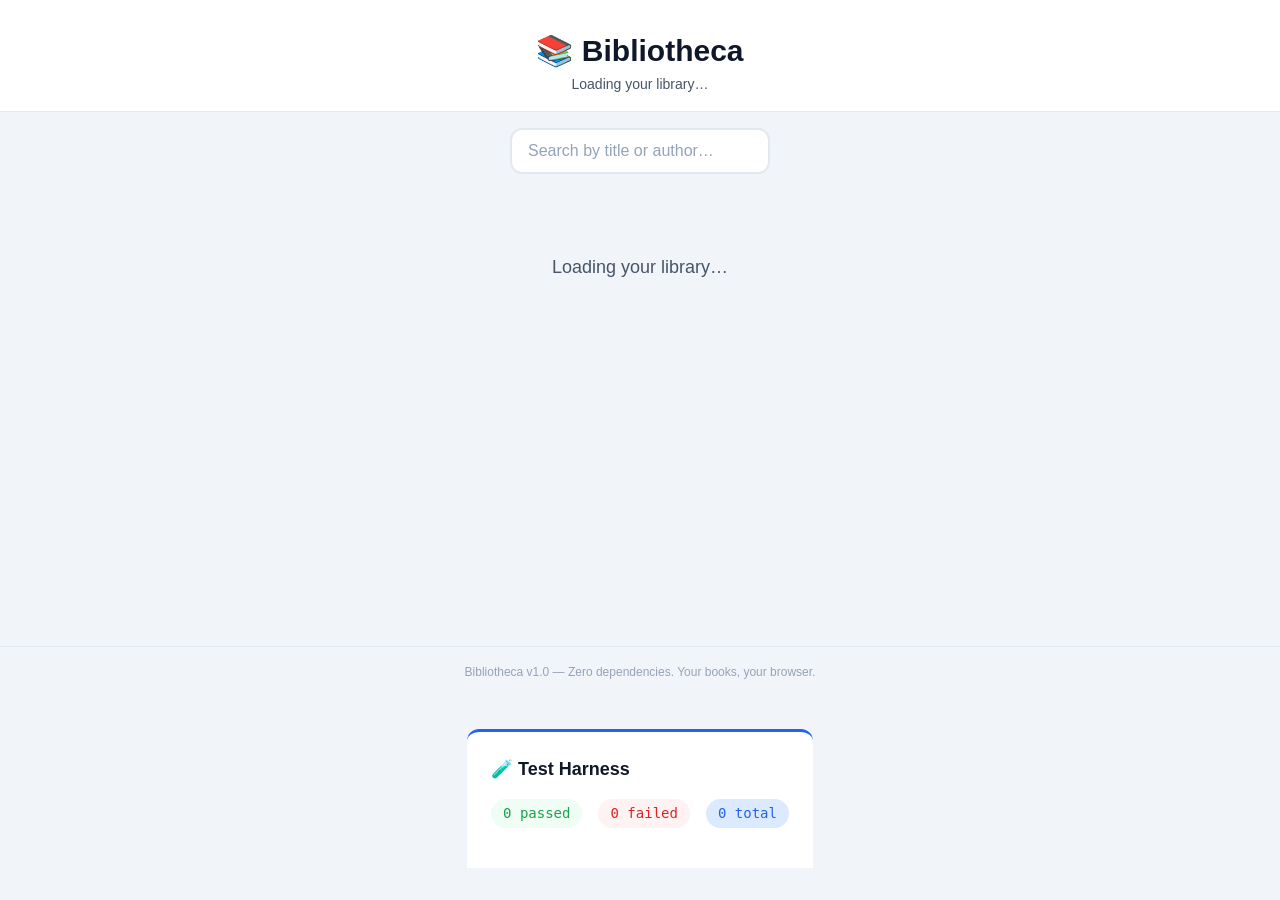
==== specs/003-bibliotheca/app/index.html @ c1885db0 "Phase 1: app skeleton (index.html, styles.css, app.js) + test harness with assert/assertEqual helper" ====
<!DOCTYPE html>
<html lang="en" data-theme="light">
<head>
  <meta charset="UTF-8">
  <meta name="viewport" content="width=device-width, initial-scale=1.0">
  <meta name="description" content="Bibliotheca — Personal Library Management System. Browse, search, and track 122 books.">
  <title>Bibliotheca — My Library</title>
  <link rel="stylesheet" href="styles.css">
</head>
<body>
  <!-- Skip navigation link for keyboard users -->
  <a href="#main-content" class="skip-link">Skip to main content</a>

  <!-- Header with app title -->
  <header class="app-header" role="banner">
    <h1 class="app-title">📚 Bibliotheca</h1>
    <p class="app-subtitle" id="library-stats">Loading your library…</p>
  </header>

  <!-- Search: role="search" landmark per ARIA -->
  <div class="search-bar" role="search" aria-label="Search books">
    <label for="search-input" class="sr-only">Search by title or author</label>
    <input
      type="search"
      id="search-input"
      class="search-input"
      placeholder="Search by title or author…"
      aria-label="Search books by title or author"
      autocomplete="off"
    >
    <button
      class="search-clear"
      id="search-clear"
      aria-label="Clear search"
      type="button"
      hidden
    >&times;</button>
  </div>

  <!-- Main content: book grid -->
  <main id="main-content" class="main-content">
    <!-- Book grid rendered here by app.js -->
    <div id="book-grid" class="book-grid" role="list" aria-label="Book library">
      <p class="loading-message">Loading your library…</p>
    </div>

    <!-- Empty state (hidden by default) -->
    <div id="empty-state" class="empty-state" hidden>
      <p class="empty-message"></p>
    </div>
  </main>

  <!-- Footer -->
  <footer class="app-footer" role="contentinfo">
    <p>Bibliotheca v1.0 — Zero dependencies. Your books, your browser.</p>
  </footer>

  <!-- Test harness: rendered inline, follows constitution TDD mandate -->
  <section id="test-harness" class="test-harness" aria-label="Test results" role="region">
    <h2 class="test-harness-title">🧪 Test Harness</h2>
    <div class="test-summary">
      <span id="test-pass-count" class="test-count test-pass">0 passed</span>
      <span id="test-fail-count" class="test-count test-fail">0 failed</span>
      <span id="test-total-count" class="test-count test-total">0 total</span>
    </div>
    <ol id="test-results" class="test-results" role="list"></ol>
  </section>

  <!-- Application module -->
  <script type="module" src="app.js"></script>
</body>
</html>
---- specs/003-bibliotheca/app/styles.css ----
/* ==========================================================================
   Bibliotheca — Design Tokens & Base Styles
   Zero dependencies. Custom properties for everything.
   ========================================================================== */

/* ── Base Reset ─────────────────────────────────────────────────────────── */
*,
*::before,
*::after {
  box-sizing: border-box;
  margin: 0;
  padding: 0;
}

/* ── CSS Custom Properties ──────────────────────────────────────────────── */
:root {
  /* Color palette */
  --color-primary: #2563eb;          /* Blue 600 — primary actions */
  --color-primary-hover: #1d4ed8;    /* Blue 700 */
  --color-primary-light: #dbeafe;    /* Blue 100 — subtle backgrounds */

  --color-surface: #ffffff;          /* Card/panel backgrounds */
  --color-surface-alt: #f8fafc;      /* Alternate surface (subtle gray) */
  --color-background: #f1f5f9;       /* Page background */

  --color-text: #0f172a;             /* Slate 900 — primary text */
  --color-text-secondary: #475569;   /* Slate 600 — secondary text */
  --color-text-muted: #94a3b8;       /* Slate 400 — muted/placeholder */

  --color-border: #e2e8f0;           /* Slate 200 — borders, dividers */
  --color-border-focus: #2563eb;     /* Focus ring color */

  /* Accent: language badges */
  --color-accent-ml: #16a34a;        /* Green 600 — Malayalam */
  --color-accent-ml-bg: #dcfce7;     /* Green 100 */
  --color-accent-en: #2563eb;        /* Blue 600 — English */
  --color-accent-en-bg: #dbeafe;     /* Blue 100 */

  /* Status colors */
  --color-status-unread: #94a3b8;    /* Slate 400 — Unread */
  --color-status-reading: #d97706;   /* Amber 600 — Reading */
  --color-status-read: #16a34a;      /* Green 600 — Read */

  /* Feedback */
  --color-success: #16a34a;          /* Green 600 */
  --color-warning: #d97706;          /* Amber 600 */
  --color-error: #dc2626;            /* Red 600 */
  --color-error-bg: #fef2f2;         /* Red 50 */

  /* Test harness */
  --color-test-pass: #16a34a;
  --color-test-pass-bg: #f0fdf4;
  --color-test-fail: #dc2626;
  --color-test-fail-bg: #fef2f2;

  /* Spacing scale (4px base) */
  --space-1: 0.25rem;   /* 4px */
  --space-2: 0.5rem;    /* 8px */
  --space-3: 0.75rem;   /* 12px */
  --space-4: 1rem;      /* 16px */
  --space-5: 1.25rem;   /* 20px */
  --space-6: 1.5rem;    /* 24px */
  --space-8: 2rem;      /* 32px */
  --space-10: 2.5rem;   /* 40px */
  --space-12: 3rem;     /* 48px */
  --space-16: 4rem;     /* 64px */

  /* Typography */
  --font-sans: -apple-system, BlinkMacSystemFont, "Segoe UI", Roboto,
               "Noto Sans", "Noto Sans Malayalam", Oxygen, Ubuntu, Cantarell,
               "Fira Sans", "Droid Sans", "Helvetica Neue", sans-serif;
  --font-mono: "SF Mono", "Fira Code", "Fira Mono", "Roboto Mono",
               "Cascadia Code", Consolas, monospace;

  --text-xs: 0.75rem;    /* 12px */
  --text-sm: 0.875rem;   /* 14px */
  --text-base: 1rem;     /* 16px */
  --text-lg: 1.125rem;   /* 18px */
  --text-xl: 1.25rem;    /* 20px */
  --text-2xl: 1.5rem;    /* 24px */
  --text-3xl: 1.875rem;  /* 30px */

  --leading-tight: 1.25;
  --leading-normal: 1.5;
  --leading-relaxed: 1.75;

  --font-normal: 400;
  --font-medium: 500;
  --font-semibold: 600;
  --font-bold: 700;

  /* Borders & Radius */
  --radius-sm: 0.25rem;   /* 4px */
  --radius-md: 0.5rem;    /* 8px */
  --radius-lg: 0.75rem;   /* 12px */
  --radius-xl: 1rem;      /* 16px */
  --radius-full: 9999px;

  /* Shadows */
  --shadow-sm: 0 1px 2px 0 rgb(0 0 0 / 0.05);
  --shadow-md: 0 4px 6px -1px rgb(0 0 0 / 0.1), 0 2px 4px -2px rgb(0 0 0 / 0.1);
  --shadow-lg: 0 10px 15px -3px rgb(0 0 0 / 0.1), 0 4px 6px -4px rgb(0 0 0 / 0.1);

  /* Transitions */
  --transition-fast: 150ms ease;
  --transition-normal: 250ms ease;
  --transition-slow: 350ms ease;

  /* Layout */
  --max-width: 80rem;     /* 1280px */
  --header-height: 4rem;
}

/* ── Dark Theme ──────────────────────────────────────────────────────────── */
[data-theme="dark"] {
  --color-surface: #1e293b;
  --color-surface-alt: #0f172a;
  --color-background: #020617;
  --color-text: #f1f5f9;
  --color-text-secondary: #94a3b8;
  --color-text-muted: #64748b;
  --color-border: #334155;
  --color-border-focus: #60a5fa;
  --color-primary-light: #1e3a5f;
  --color-accent-ml-bg: #14532d;
  --color-accent-en-bg: #1e3a5f;
  --color-error-bg: #450a0a;
  --color-test-pass-bg: #14532d;
  --color-test-fail-bg: #450a0a;
}

/* ── Document ────────────────────────────────────────────────────────────── */
html {
  font-size: 16px;
  scroll-behavior: smooth;
}

body {
  font-family: var(--font-sans);
  font-size: var(--text-base);
  line-height: var(--leading-normal);
  color: var(--color-text);
  background-color: var(--color-background);
  min-height: 100vh;
  display: flex;
  flex-direction: column;
}

/* ── Accessibility: Skip Link ────────────────────────────────────────────── */
.skip-link {
  position: absolute;
  top: -100%;
  left: var(--space-4);
  padding: var(--space-2) var(--space-4);
  background: var(--color-primary);
  color: white;
  border-radius: var(--radius-md);
  z-index: 1000;
  text-decoration: none;
  font-weight: var(--font-medium);
}
.skip-link:focus {
  top: var(--space-2);
}

/* ── Screen Reader Only ──────────────────────────────────────────────────── */
.sr-only {
  position: absolute;
  width: 1px;
  height: 1px;
  padding: 0;
  margin: -1px;
  overflow: hidden;
  clip: rect(0, 0, 0, 0);
  white-space: nowrap;
  border-width: 0;
}

/* ── Header ──────────────────────────────────────────────────────────────── */
.app-header {
  text-align: center;
  padding: var(--space-8) var(--space-4) var(--space-4);
  background: var(--color-surface);
  border-bottom: 1px solid var(--color-border);
}

.app-title {
  font-size: var(--text-3xl);
  font-weight: var(--font-bold);
  color: var(--color-text);
  line-height: var(--leading-tight);
}

.app-subtitle {
  font-size: var(--text-sm);
  color: var(--color-text-secondary);
  margin-top: var(--space-1);
}

/* ── Search Bar ──────────────────────────────────────────────────────────── */
.search-bar {
  max-width: var(--max-width);
  margin: 0 auto;
  padding: var(--space-4);
  position: relative;
}

.search-input {
  width: 100%;
  padding: var(--space-3) var(--space-10) var(--space-3) var(--space-4);
  font-size: var(--text-base);
  font-family: var(--font-sans);
  border: 2px solid var(--color-border);
  border-radius: var(--radius-lg);
  background: var(--color-surface);
  color: var(--color-text);
  transition: border-color var(--transition-fast);
  outline: none;
}

.search-input:focus {
  border-color: var(--color-border-focus);
  box-shadow: 0 0 0 3px var(--color-primary-light);
}

.search-input::placeholder {
  color: var(--color-text-muted);
}

.search-clear {
  position: absolute;
  right: calc(var(--space-4) + var(--space-2));
  top: 50%;
  transform: translateY(-50%);
  background: none;
  border: none;
  font-size: var(--text-xl);
  color: var(--color-text-muted);
  cursor: pointer;
  padding: var(--space-1);
  line-height: 1;
  border-radius: var(--radius-full);
  transition: color var(--transition-fast);
}

.search-clear:hover {
  color: var(--color-text);
}

/* ── Main Content ────────────────────────────────────────────────────────── */
.main-content {
  flex: 1;
  max-width: var(--max-width);
  margin: 0 auto;
  padding: var(--space-4);
  width: 100%;
}

/* ── Book Grid ───────────────────────────────────────────────────────────── */
.book-grid {
  display: grid;
  grid-template-columns: repeat(4, 1fr);
  gap: var(--space-4);
}

/* Responsive: 3 columns */
@media (max-width: 1200px) {
  .book-grid { grid-template-columns: repeat(3, 1fr); }
}

/* Responsive: 2 columns */
@media (max-width: 900px) {
  .book-grid { grid-template-columns: repeat(2, 1fr); }
}

/* Responsive: 1 column */
@media (max-width: 600px) {
  .book-grid { grid-template-columns: 1fr; }
  .app-title { font-size: var(--text-2xl); }
}

/* ── Loading / Empty States ──────────────────────────────────────────────── */
.loading-message,
.empty-message {
  grid-column: 1 / -1;
  text-align: center;
  padding: var(--space-12) var(--space-4);
  color: var(--color-text-secondary);
  font-size: var(--text-lg);
}

.empty-state {
  text-align: center;
  padding: var(--space-8);
}

/* ── Footer ──────────────────────────────────────────────────────────────── */
.app-footer {
  text-align: center;
  padding: var(--space-4);
  color: var(--color-text-muted);
  font-size: var(--text-xs);
  border-top: 1px solid var(--color-border);
}

/* ── Test Harness ────────────────────────────────────────────────────────── */
.test-harness {
  max-width: var(--max-width);
  margin: var(--space-8) auto;
  padding: var(--space-6);
  background: var(--color-surface);
  border-top: 3px solid var(--color-primary);
  border-radius: var(--radius-lg) var(--radius-lg) 0 0;
}

.test-harness-title {
  font-size: var(--text-lg);
  font-weight: var(--font-semibold);
  margin-bottom: var(--space-4);
}

.test-summary {
  display: flex;
  gap: var(--space-4);
  margin-bottom: var(--space-4);
  flex-wrap: wrap;
}

.test-count {
  padding: var(--space-1) var(--space-3);
  border-radius: var(--radius-full);
  font-size: var(--text-sm);
  font-weight: var(--font-medium);
  font-family: var(--font-mono);
}

.test-pass {
  background: var(--color-test-pass-bg);
  color: var(--color-test-pass);
}

.test-fail {
  background: var(--color-test-fail-bg);
  color: var(--color-test-fail);
}

.test-total {
  background: var(--color-primary-light);
  color: var(--color-primary);
}

.test-results {
  list-style: none;
  display: flex;
  flex-direction: column;
  gap: var(--space-2);
}

.test-result {
  padding: var(--space-2) var(--space-3);
  border-radius: var(--radius-md);
  font-size: var(--text-sm);
  font-family: var(--font-mono);
  border-left: 3px solid transparent;
}

.test-result--pass {
  background: var(--color-test-pass-bg);
  border-left-color: var(--color-test-pass);
  color: var(--color-test-pass);
}

.test-result--fail {
  background: var(--color-test-fail-bg);
  border-left-color: var(--color-test-fail);
  color: var(--color-test-fail);
}

.test-result--fail .test-detail {
  margin-top: var(--space-1);
  font-size: var(--text-xs);
  opacity: 0.8;
}

/* ── Focus Styles (Global) ───────────────────────────────────────────────── */
:focus-visible {
  outline: 2px solid var(--color-border-focus);
  outline-offset: 2px;
}

/* ── Selection ───────────────────────────────────────────────────────────── */
::selection {
  background: var(--color-primary-light);
  color: var(--color-text);
}
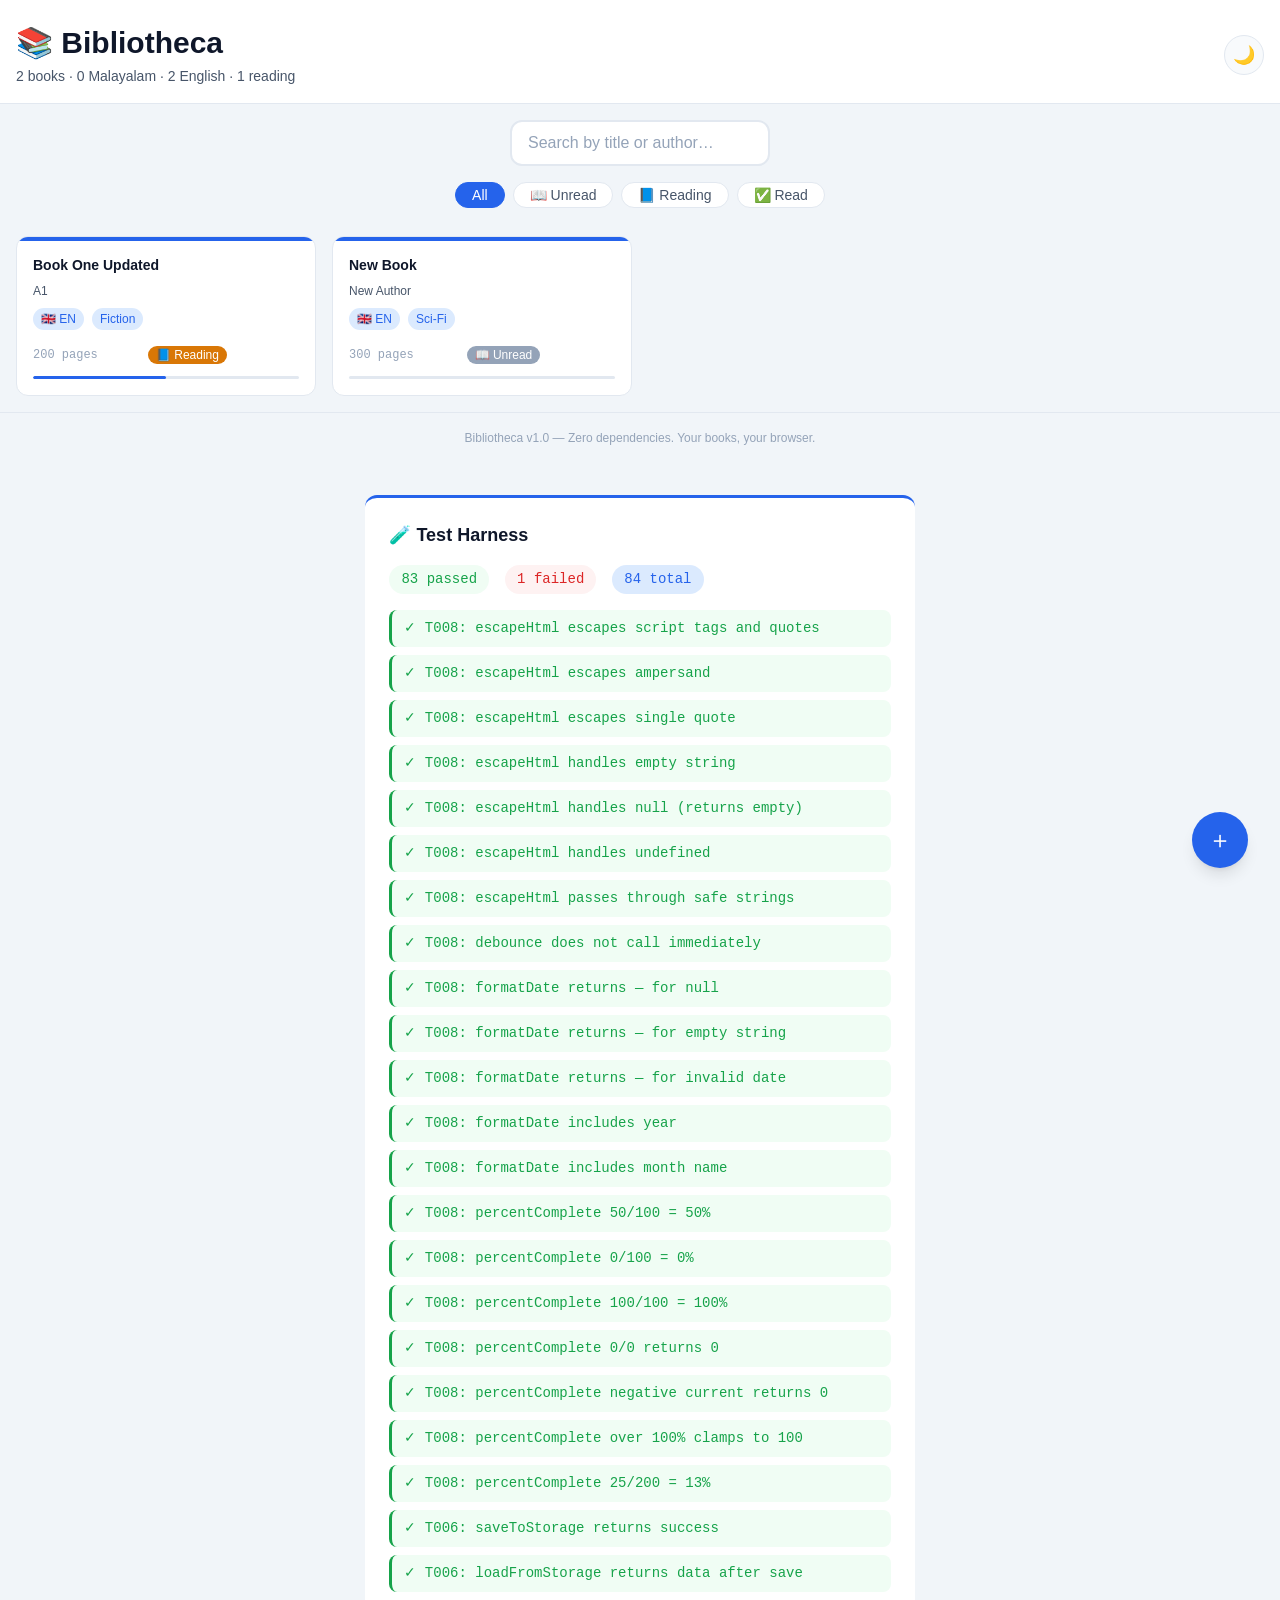
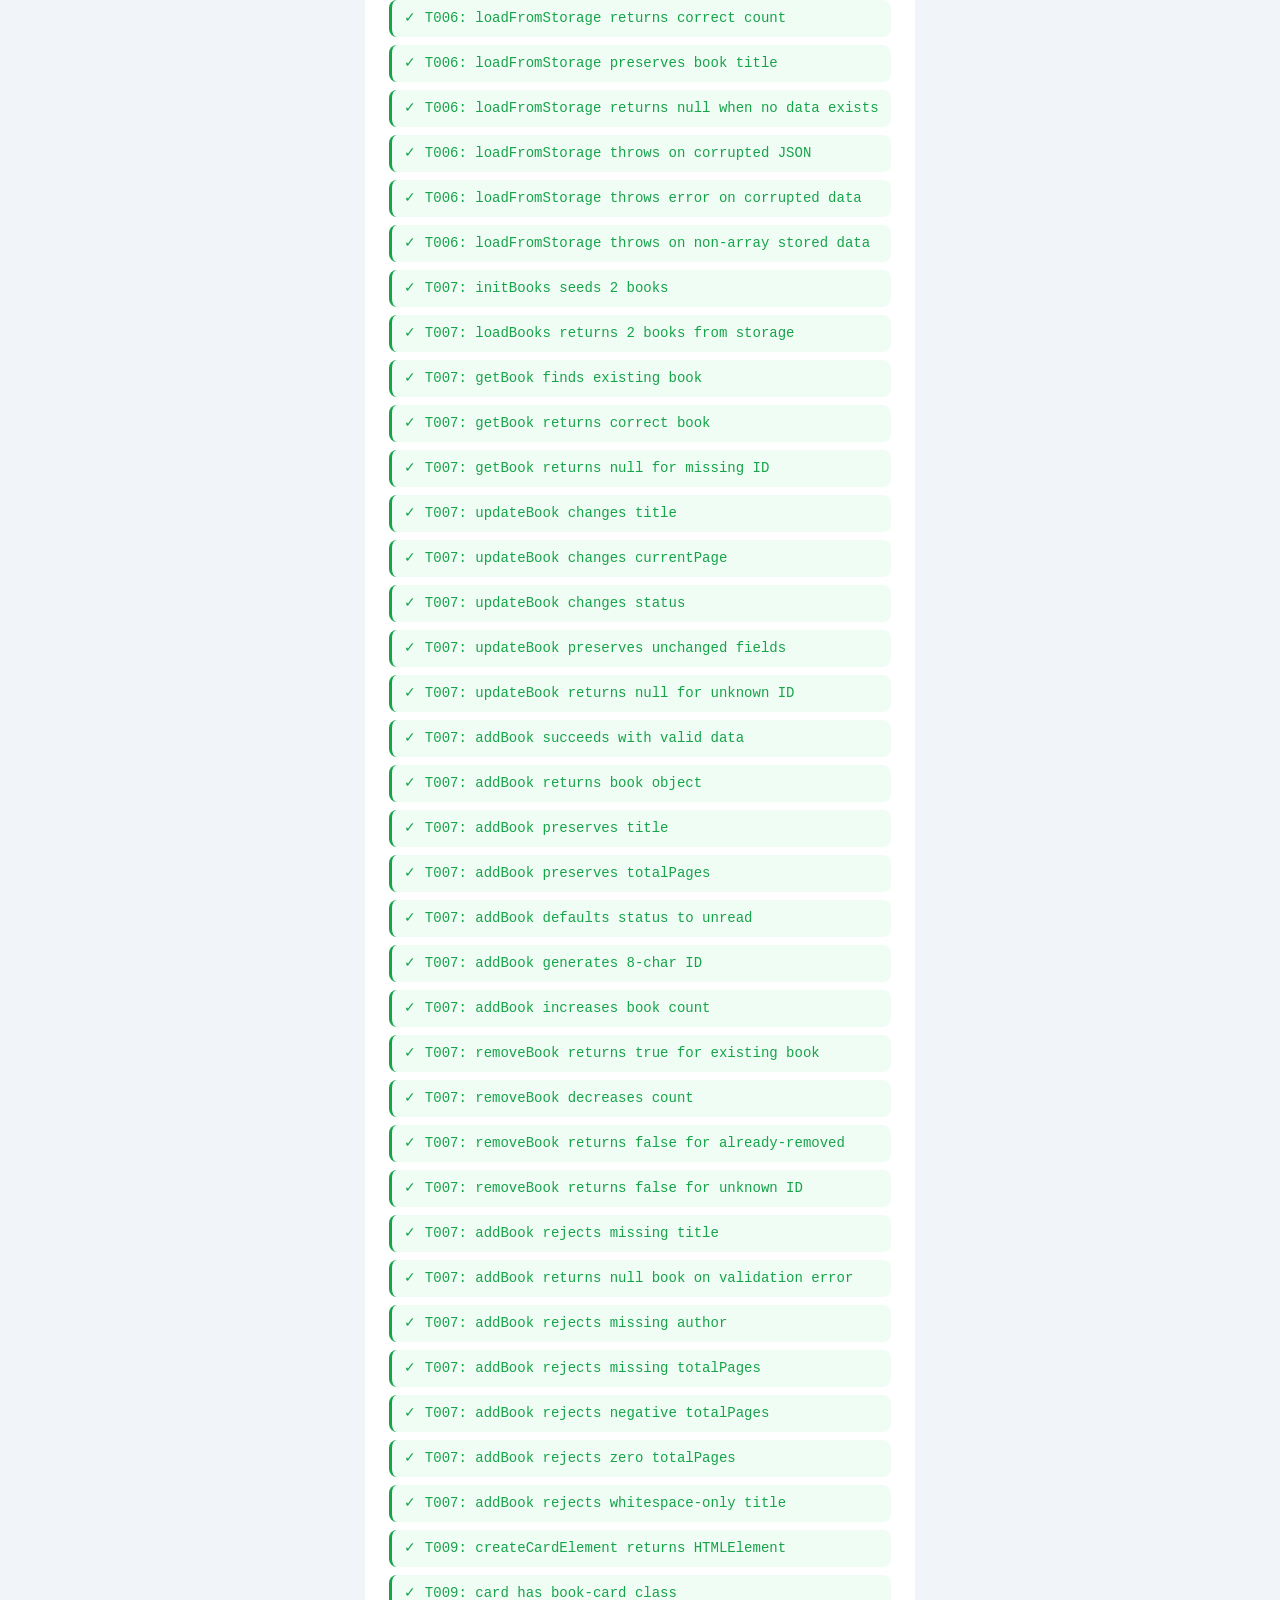
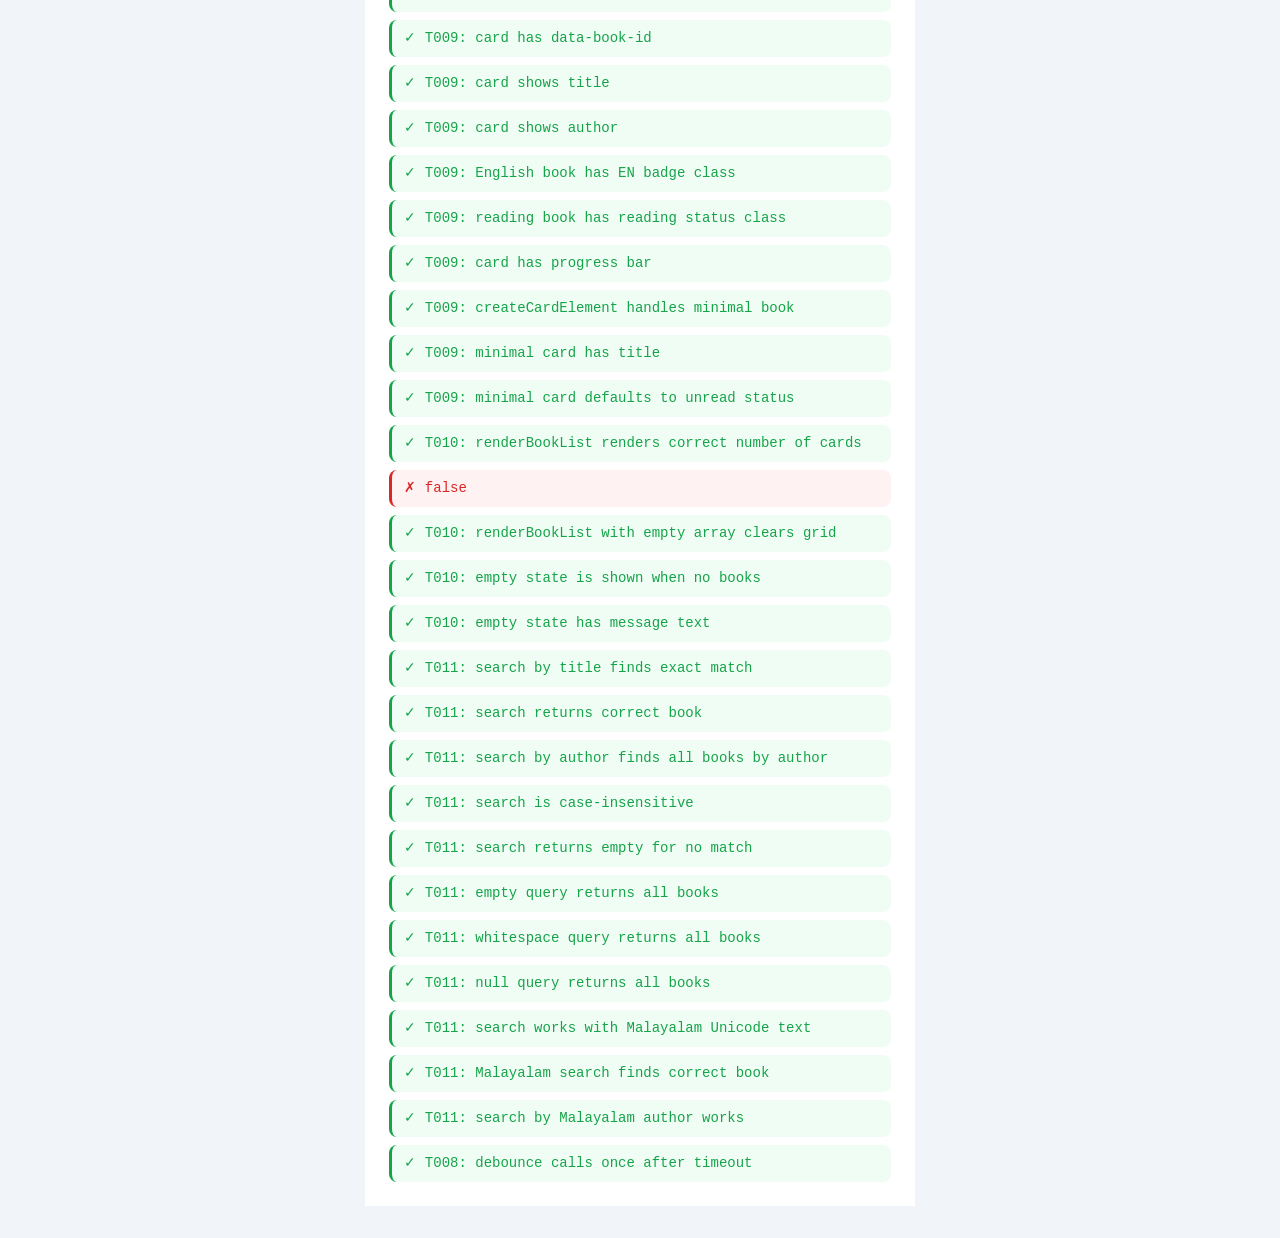
==== commit d7a8ed91: "Add theme toggle, filter bar, and book deletion functionality" ====
--- a/specs/003-bibliotheca/app/index.html
+++ b/specs/003-bibliotheca/app/index.html
@@ -13,8 +13,19 @@
 
   <!-- Header with app title -->
   <header class="app-header" role="banner">
-    <h1 class="app-title">📚 Bibliotheca</h1>
-    <p class="app-subtitle" id="library-stats">Loading your library…</p>
+    <div class="app-header-inner">
+      <div>
+        <h1 class="app-title">📚 Bibliotheca</h1>
+        <p class="app-subtitle" id="library-stats">Loading your library…</p>
+      </div>
+      <button
+        id="theme-toggle"
+        class="theme-toggle"
+        type="button"
+        aria-label="Switch to dark mode"
+        title="Toggle dark/light mode"
+      >🌙</button>
+    </div>
   </header>
 
   <!-- Search: role="search" landmark per ARIA -->
@@ -37,6 +48,14 @@
     >&times;</button>
   </div>
 
+  <!-- Filter bar -->
+  <div class="filter-bar" role="group" aria-label="Filter books by status">
+    <button class="filter-btn filter-btn--active" data-filter="all" type="button">All</button>
+    <button class="filter-btn" data-filter="unread" type="button">📖 Unread</button>
+    <button class="filter-btn" data-filter="reading" type="button">📘 Reading</button>
+    <button class="filter-btn" data-filter="read" type="button">✅ Read</button>
+  </div>
+
   <!-- Main content: book grid -->
   <main id="main-content" class="main-content">
     <!-- Book grid rendered here by app.js -->
@@ -49,6 +68,52 @@
       <p class="empty-message"></p>
     </div>
   </main>
+
+  <!-- Add Book FAB -->
+  <button
+    id="add-book-btn"
+    class="fab"
+    type="button"
+    aria-label="Add new book"
+    title="Add new book"
+  >＋</button>
+
+  <!-- Add Book Dialog -->
+  <dialog id="add-book-dialog" aria-label="Add new book" aria-modal="true">
+    <form id="add-book-form" novalidate>
+      <h2 class="dialog-title">📖 Add Book</h2>
+      <div class="form-group">
+        <label for="form-title">Title <span class="required" aria-hidden="true">*</span></label>
+        <input type="text" id="form-title" name="title" required autocomplete="off" placeholder="Book title">
+      </div>
+      <div class="form-group">
+        <label for="form-author">Author <span class="required" aria-hidden="true">*</span></label>
+        <input type="text" id="form-author" name="author" required autocomplete="off" placeholder="Author name">
+      </div>
+      <div class="form-row">
+        <div class="form-group">
+          <label for="form-language">Language</label>
+          <select id="form-language" name="language">
+            <option value="English">🇬🇧 English</option>
+            <option value="Malayalam">🇮🇳 Malayalam</option>
+          </select>
+        </div>
+        <div class="form-group">
+          <label for="form-genre">Genre</label>
+          <input type="text" id="form-genre" name="genre" placeholder="Fiction" autocomplete="off">
+        </div>
+      </div>
+      <div class="form-group">
+        <label for="form-pages">Total Pages <span class="required" aria-hidden="true">*</span></label>
+        <input type="number" id="form-pages" name="totalPages" min="1" required placeholder="e.g. 320">
+      </div>
+      <div id="add-book-error" class="form-error" role="alert" hidden></div>
+      <div class="form-actions">
+        <button type="button" id="add-book-cancel" class="btn-secondary">Cancel</button>
+        <button type="submit" class="btn-primary">Add Book</button>
+      </div>
+    </form>
+  </dialog>
 
   <!-- Footer -->
   <footer class="app-footer" role="contentinfo">
--- a/specs/003-bibliotheca/app/styles.css
+++ b/specs/003-bibliotheca/app/styles.css
@@ -178,10 +178,18 @@
 
 /* ── Header ──────────────────────────────────────────────────────────────── */
 .app-header {
-  text-align: center;
-  padding: var(--space-8) var(--space-4) var(--space-4);
   background: var(--color-surface);
   border-bottom: 1px solid var(--color-border);
+  padding: var(--space-6) var(--space-4) var(--space-4);
+}
+
+.app-header-inner {
+  max-width: var(--max-width);
+  margin: 0 auto;
+  display: flex;
+  align-items: center;
+  justify-content: space-between;
+  gap: var(--space-4);
 }
 
 .app-title {
@@ -263,6 +271,126 @@
   gap: var(--space-4);
 }
 
+/* ── Book Card ───────────────────────────────────────────────────────────── */
+.book-card {
+  background: var(--color-surface);
+  border: 1px solid var(--color-border);
+  border-radius: var(--radius-lg);
+  overflow: hidden;
+  transition: transform var(--transition-fast), box-shadow var(--transition-fast);
+  display: flex;
+  flex-direction: column;
+}
+
+.book-card:hover {
+  transform: translateY(-2px);
+  box-shadow: var(--shadow-md);
+}
+
+.book-card:focus-within {
+  box-shadow: 0 0 0 3px var(--color-primary-light);
+}
+
+.book-card-accent {
+  height: 4px;
+  width: 100%;
+}
+
+.book-card-accent--ml { background: var(--color-accent-ml); }
+.book-card-accent--en { background: var(--color-accent-en); }
+
+.book-card-body {
+  padding: var(--space-4);
+  display: flex;
+  flex-direction: column;
+  gap: var(--space-2);
+  flex: 1;
+}
+
+.book-card-title {
+  font-size: var(--text-sm);
+  font-weight: var(--font-semibold);
+  line-height: var(--leading-tight);
+  display: -webkit-box;
+  -webkit-line-clamp: 2;
+  -webkit-box-orient: vertical;
+  overflow: hidden;
+  color: var(--color-text);
+}
+
+.book-card-author {
+  font-size: var(--text-xs);
+  color: var(--color-text-secondary);
+  white-space: nowrap;
+  overflow: hidden;
+  text-overflow: ellipsis;
+}
+
+.book-card-meta {
+  display: flex;
+  gap: var(--space-2);
+  flex-wrap: wrap;
+}
+
+.book-card-badge {
+  font-size: var(--text-xs);
+  font-weight: var(--font-medium);
+  padding: 2px var(--space-2);
+  border-radius: var(--radius-full);
+}
+
+.badge-lang--ml { background: var(--color-accent-ml-bg); color: var(--color-accent-ml); }
+.badge-lang--en { background: var(--color-accent-en-bg); color: var(--color-accent-en); }
+.badge-genre { background: var(--color-primary-light); color: var(--color-primary); }
+
+.book-card-footer {
+  display: flex;
+  justify-content: space-between;
+  align-items: center;
+  margin-top: auto;
+  padding-top: var(--space-2);
+}
+
+.book-card-pages {
+  font-size: var(--text-xs);
+  color: var(--color-text-muted);
+  font-family: var(--font-mono);
+}
+
+.book-card-status {
+  font-size: var(--text-xs);
+  font-weight: var(--font-medium);
+  border: none;
+  background: none;
+  cursor: pointer;
+  padding: 2px var(--space-2);
+  border-radius: var(--radius-full);
+  transition: background var(--transition-fast);
+  font-family: var(--font-sans);
+  color: inherit;
+}
+
+.status--unread { background: var(--color-status-unread); color: white; }
+.status--reading { background: var(--color-status-reading); color: white; }
+.status--read { background: var(--color-status-read); color: white; }
+
+.book-card-status:hover { opacity: 0.85; }
+
+.book-card-progress {
+  height: 3px;
+  background: var(--color-border);
+  border-radius: var(--radius-full);
+  overflow: hidden;
+  margin-top: var(--space-1);
+}
+
+.book-card-progress-fill {
+  height: 100%;
+  background: var(--color-primary);
+  border-radius: var(--radius-full);
+  transition: width var(--transition-slow);
+}
+
 /* Responsive: 3 columns */
 @media (max-width: 1200px) {
   .book-grid { grid-template-columns: repeat(3, 1fr); }
@@ -393,3 +521,236 @@
   background: var(--color-primary-light);
   color: var(--color-text);
 }
+
+/* ── Theme Toggle ────────────────────────────────────────────────────────── */
+.theme-toggle {
+  background: var(--color-surface-alt);
+  border: 1px solid var(--color-border);
+  border-radius: var(--radius-full);
+  width: 2.5rem;
+  height: 2.5rem;
+  font-size: var(--text-lg);
+  cursor: pointer;
+  display: flex;
+  align-items: center;
+  justify-content: center;
+  flex-shrink: 0;
+  transition: background var(--transition-fast), border-color var(--transition-fast);
+  line-height: 1;
+}
+
+.theme-toggle:hover {
+  background: var(--color-primary-light);
+  border-color: var(--color-primary);
+}
+
+/* ── Filter Bar ──────────────────────────────────────────────────────────── */
+.filter-bar {
+  max-width: var(--max-width);
+  margin: 0 auto;
+  padding: 0 var(--space-4) var(--space-3);
+  display: flex;
+  gap: var(--space-2);
+  flex-wrap: wrap;
+}
+
+.filter-btn {
+  padding: var(--space-1) var(--space-4);
+  font-size: var(--text-sm);
+  font-family: var(--font-sans);
+  font-weight: var(--font-medium);
+  border: 1px solid var(--color-border);
+  border-radius: var(--radius-full);
+  background: var(--color-surface);
+  color: var(--color-text-secondary);
+  cursor: pointer;
+  transition: background var(--transition-fast), color var(--transition-fast), border-color var(--transition-fast);
+}
+
+.filter-btn:hover {
+  background: var(--color-primary-light);
+  border-color: var(--color-primary);
+  color: var(--color-primary);
+}
+
+.filter-btn--active {
+  background: var(--color-primary);
+  border-color: var(--color-primary);
+  color: white;
+}
+
+.filter-btn--active:hover {
+  background: var(--color-primary-hover);
+  color: white;
+}
+
+/* ── Add Book FAB ────────────────────────────────────────────────────────── */
+.fab {
+  position: fixed;
+  bottom: var(--space-8);
+  right: var(--space-8);
+  width: 3.5rem;
+  height: 3.5rem;
+  border-radius: var(--radius-full);
+  background: var(--color-primary);
+  color: white;
+  font-size: var(--text-2xl);
+  border: none;
+  cursor: pointer;
+  box-shadow: var(--shadow-lg);
+  display: flex;
+  align-items: center;
+  justify-content: center;
+  transition: background var(--transition-fast), transform var(--transition-fast), box-shadow var(--transition-fast);
+  z-index: 100;
+  line-height: 1;
+}
+
+.fab:hover {
+  background: var(--color-primary-hover);
+  transform: scale(1.08);
+  box-shadow: 0 16px 24px -4px rgb(0 0 0 / 0.18);
+}
+
+/* ── Add Book Dialog ─────────────────────────────────────────────────────── */
+dialog {
+  border: none;
+  border-radius: var(--radius-xl);
+  padding: 0;
+  width: min(480px, calc(100vw - 2rem));
+  box-shadow: var(--shadow-lg);
+  background: var(--color-surface);
+  color: var(--color-text);
+}
+
+dialog::backdrop {
+  background: rgb(0 0 0 / 0.5);
+  backdrop-filter: blur(2px);
+}
+
+.dialog-title {
+  font-size: var(--text-xl);
+  font-weight: var(--font-semibold);
+  padding: var(--space-6) var(--space-6) 0;
+  margin-bottom: var(--space-4);
+}
+
+#add-book-form {
+  display: flex;
+  flex-direction: column;
+  gap: var(--space-4);
+  padding: 0 var(--space-6) var(--space-6);
+}
+
+.form-group {
+  display: flex;
+  flex-direction: column;
+  gap: var(--space-1);
+}
+
+.form-row {
+  display: grid;
+  grid-template-columns: 1fr 1fr;
+  gap: var(--space-3);
+}
+
+.form-group label {
+  font-size: var(--text-sm);
+  font-weight: var(--font-medium);
+  color: var(--color-text-secondary);
+}
+
+.required {
+  color: var(--color-error);
+}
+
+.form-group input,
+.form-group select {
+  padding: var(--space-2) var(--space-3);
+  font-size: var(--text-base);
+  font-family: var(--font-sans);
+  border: 1px solid var(--color-border);
+  border-radius: var(--radius-md);
+  background: var(--color-surface);
+  color: var(--color-text);
+  transition: border-color var(--transition-fast);
+  outline: none;
+}
+
+.form-group input:focus,
+.form-group select:focus {
+  border-color: var(--color-border-focus);
+  box-shadow: 0 0 0 3px var(--color-primary-light);
+}
+
+.form-error {
+  padding: var(--space-2) var(--space-3);
+  background: var(--color-error-bg);
+  color: var(--color-error);
+  border-radius: var(--radius-md);
+  font-size: var(--text-sm);
+  border-left: 3px solid var(--color-error);
+}
+
+.form-actions {
+  display: flex;
+  justify-content: flex-end;
+  gap: var(--space-3);
+  padding-top: var(--space-2);
+}
+
+.btn-primary {
+  padding: var(--space-2) var(--space-5);
+  background: var(--color-primary);
+  color: white;
+  border: none;
+  border-radius: var(--radius-md);
+  font-size: var(--text-sm);
+  font-family: var(--font-sans);
+  font-weight: var(--font-medium);
+  cursor: pointer;
+  transition: background var(--transition-fast);
+}
+
+.btn-primary:hover {
+  background: var(--color-primary-hover);
+}
+
+.btn-secondary {
+  padding: var(--space-2) var(--space-5);
+  background: var(--color-surface-alt);
+  color: var(--color-text-secondary);
+  border: 1px solid var(--color-border);
+  border-radius: var(--radius-md);
+  font-size: var(--text-sm);
+  font-family: var(--font-sans);
+  font-weight: var(--font-medium);
+  cursor: pointer;
+  transition: background var(--transition-fast);
+}
+
+.btn-secondary:hover {
+  background: var(--color-border);
+}
+
+/* ── Delete button on card ───────────────────────────────────────────────── */
+.book-card-delete {
+  background: none;
+  border: none;
+  cursor: pointer;
+  font-size: var(--text-sm);
+  padding: 2px var(--space-1);
+  border-radius: var(--radius-sm);
+  color: var(--color-text-muted);
+  opacity: 0;
+  transition: opacity var(--transition-fast), color var(--transition-fast);
+  line-height: 1;
+}
+
+.book-card:hover .book-card-delete {
+  opacity: 1;
+}
+
+.book-card-delete:hover {
+  color: var(--color-error);
+}
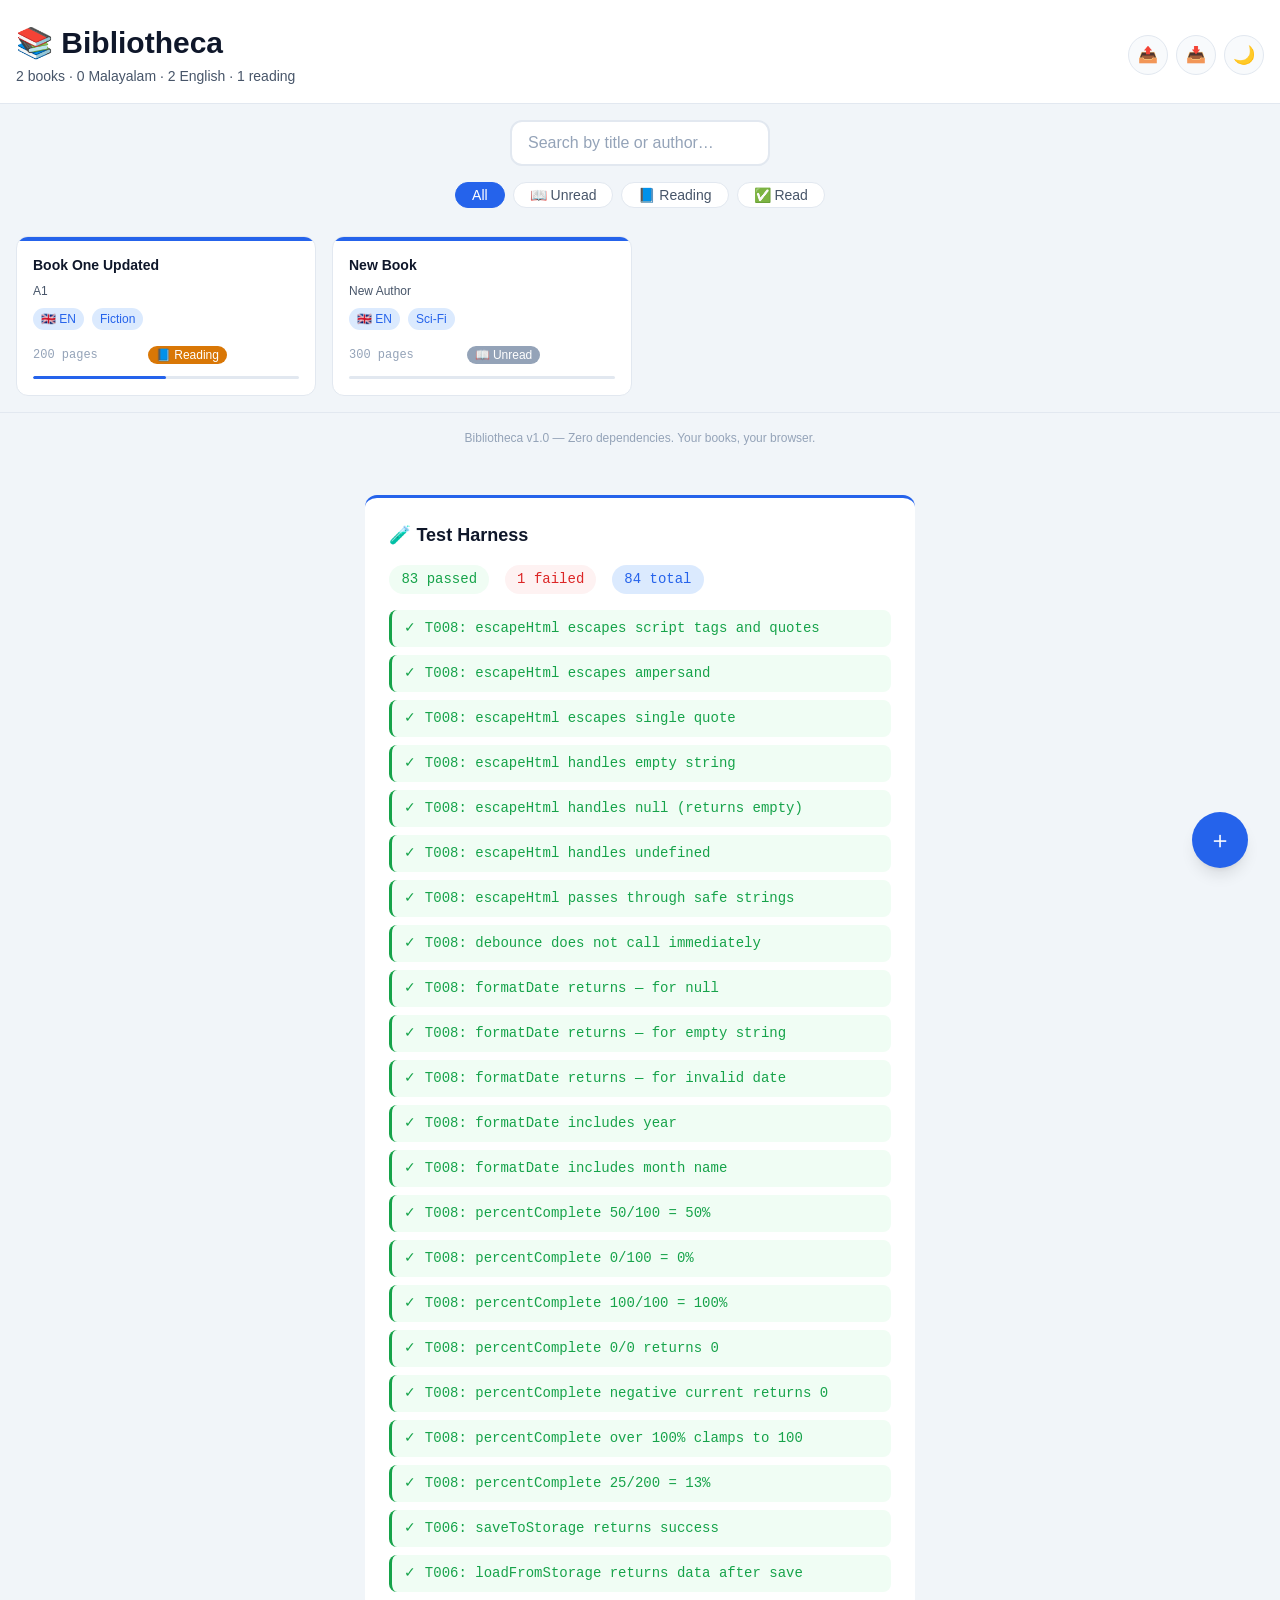
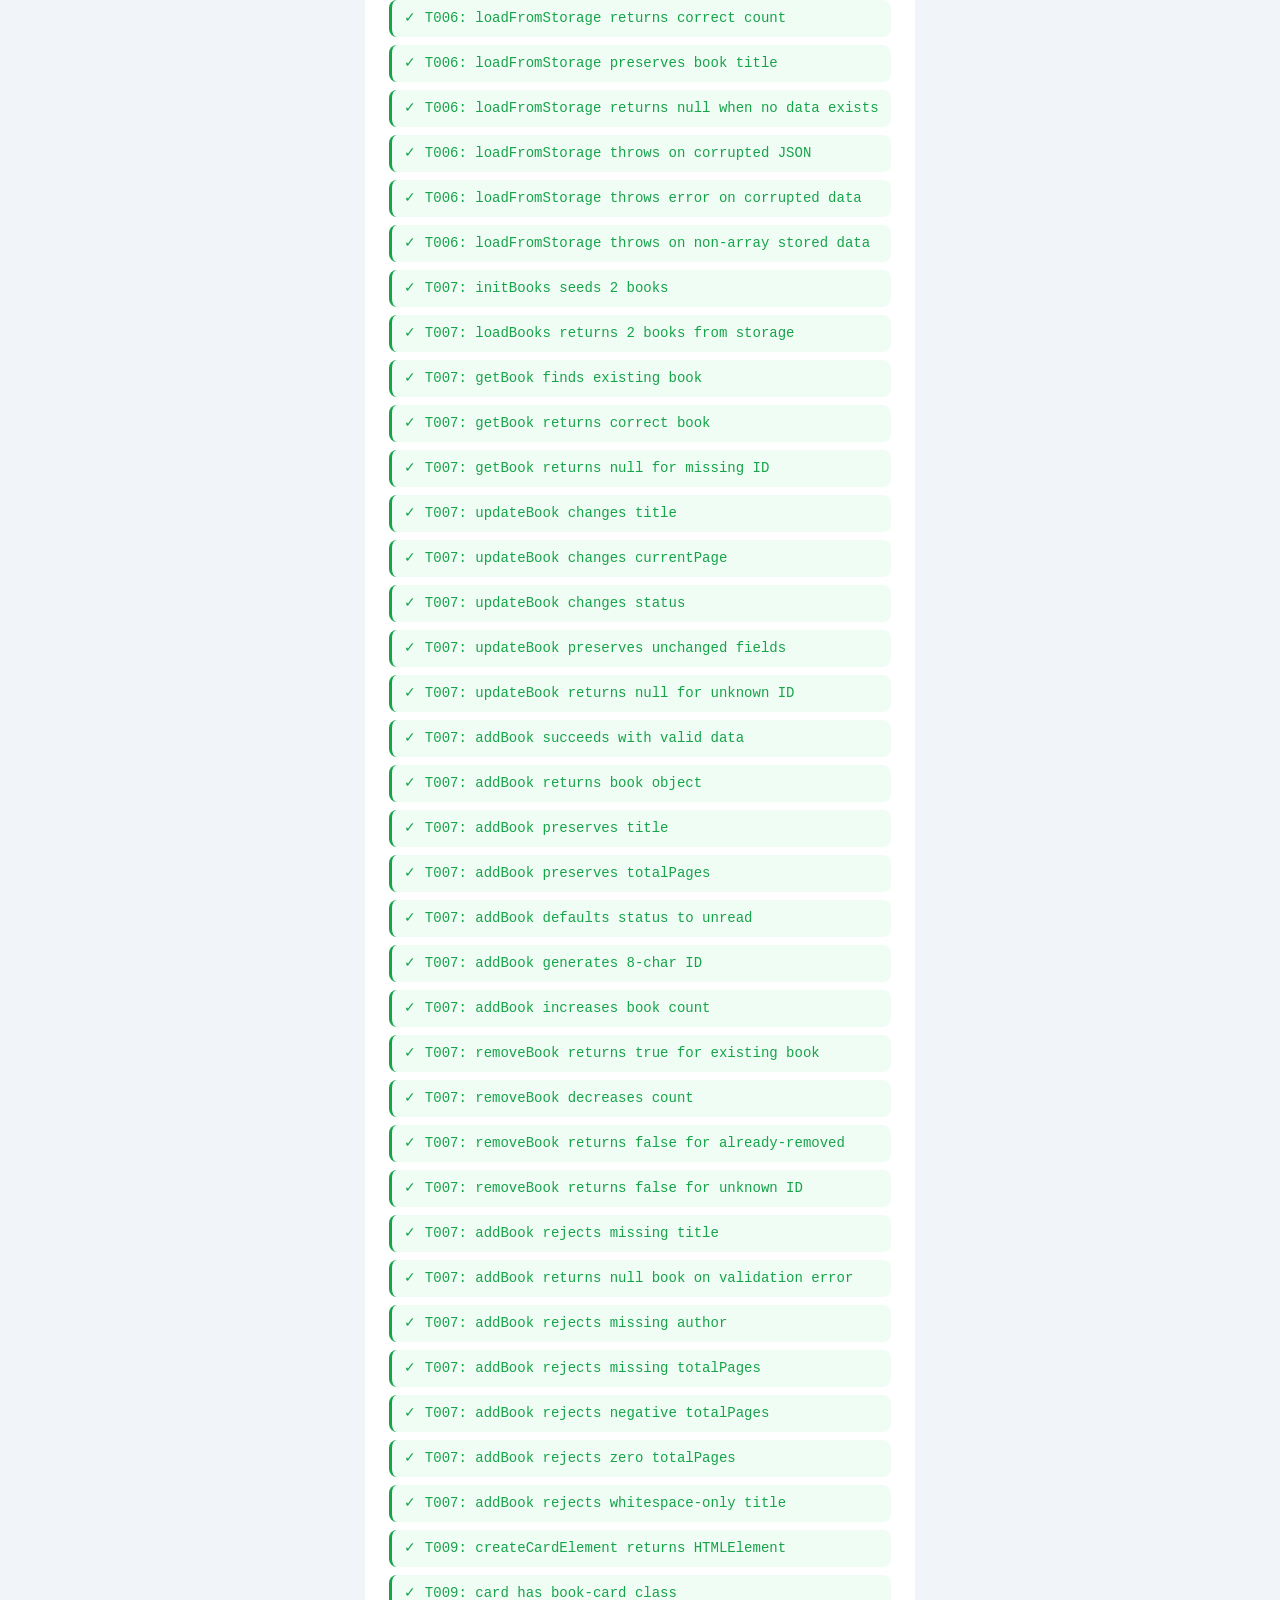
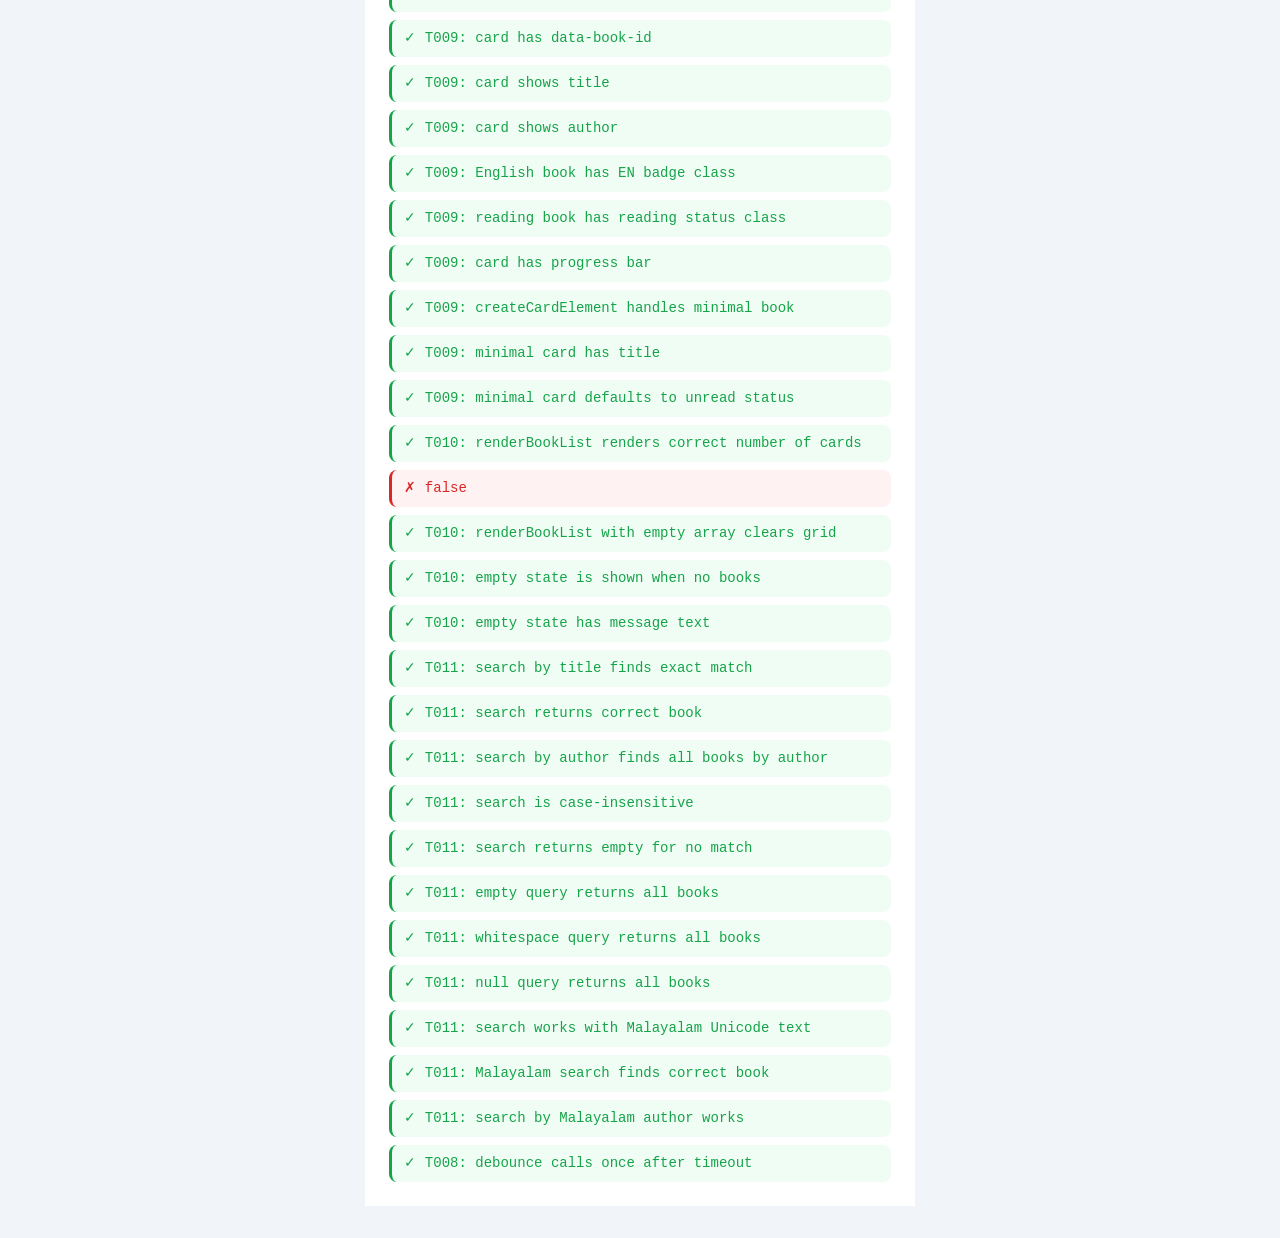
==== commit 8de09b0d: "Add import/export functionality for library management" ====
--- a/specs/003-bibliotheca/app/index.html
+++ b/specs/003-bibliotheca/app/index.html
@@ -18,13 +18,37 @@
         <h1 class="app-title">📚 Bibliotheca</h1>
         <p class="app-subtitle" id="library-stats">Loading your library…</p>
       </div>
-      <button
-        id="theme-toggle"
-        class="theme-toggle"
-        type="button"
-        aria-label="Switch to dark mode"
-        title="Toggle dark/light mode"
-      >🌙</button>
+      <div class="header-actions">
+        <button
+          id="export-btn"
+          class="header-icon-btn"
+          type="button"
+          aria-label="Export library to JSON"
+          title="Export library as JSON"
+        >📤</button>
+        <button
+          id="import-btn"
+          class="header-icon-btn"
+          type="button"
+          aria-label="Import library from JSON"
+          title="Import library from JSON"
+        >📥</button>
+        <input
+          type="file"
+          id="import-file-input"
+          accept=".json,application/json"
+          aria-hidden="true"
+          tabindex="-1"
+          hidden
+        >
+        <button
+          id="theme-toggle"
+          class="theme-toggle"
+          type="button"
+          aria-label="Switch to dark mode"
+          title="Toggle dark/light mode"
+        >🌙</button>
+      </div>
     </div>
   </header>
 
--- a/specs/003-bibliotheca/app/styles.css
+++ b/specs/003-bibliotheca/app/styles.css
@@ -522,6 +522,35 @@
   color: var(--color-text);
 }
 
+/* ── Header Actions ──────────────────────────────────────────────────────── */
+.header-actions {
+  display: flex;
+  align-items: center;
+  gap: var(--space-2);
+}
+
+/* ── Header Icon Buttons (export / import) ───────────────────────────────── */
+.header-icon-btn {
+  background: var(--color-surface-alt);
+  border: 1px solid var(--color-border);
+  border-radius: var(--radius-full);
+  width: 2.5rem;
+  height: 2.5rem;
+  font-size: var(--text-base);
+  cursor: pointer;
+  display: flex;
+  align-items: center;
+  justify-content: center;
+  flex-shrink: 0;
+  transition: background var(--transition-fast), border-color var(--transition-fast);
+  line-height: 1;
+}
+
+.header-icon-btn:hover {
+  background: var(--color-primary-light);
+  border-color: var(--color-primary);
+}
+
 /* ── Theme Toggle ────────────────────────────────────────────────────────── */
 .theme-toggle {
   background: var(--color-surface-alt);
